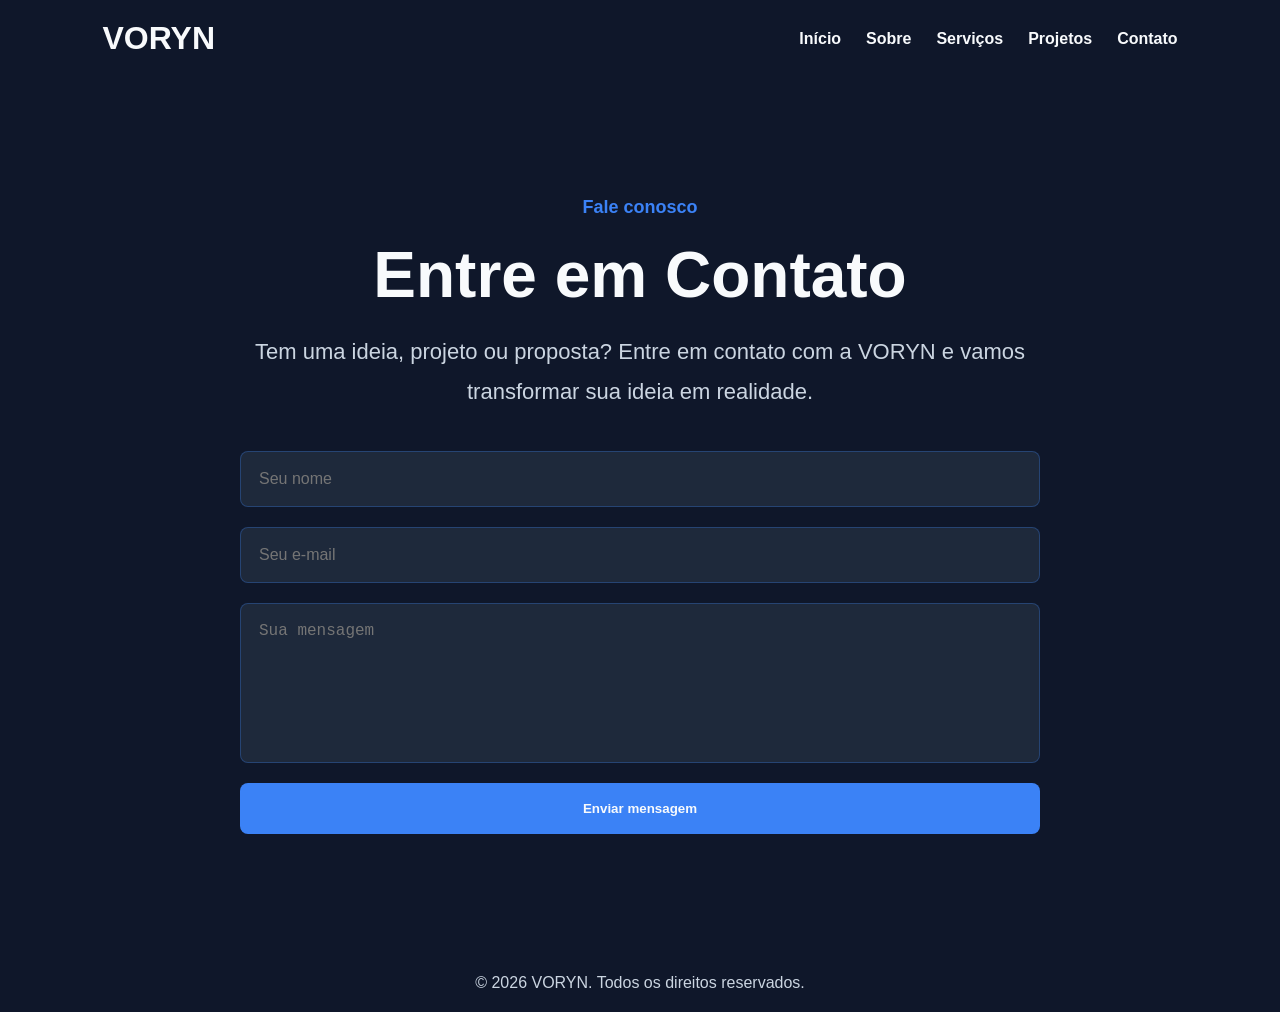
==== contato.html @ f3750445 "VORYN v1.0.0" ====
<!DOCTYPE html>
<html lang="pt-BR">
<head>
    <meta charset="UTF-8">
    <meta name="viewport" content="width=device-width, initial-scale=1.0">
    <title>Contato | VORYN</title>
    <link rel="stylesheet" href="style.css">
</head>
<body>

    <header>
        <nav>
            <h1>VORYN</h1>

            <ul>
                <li><a href="index.html">Início</a></li>
                <li><a href="sobre.html">Sobre</a></li>
                <li><a href="servicos.html">Serviços</a></li>
                <li><a href="projetos.html">Projetos</a></li>
                <li><a href="contato.html">Contato</a></li>
            </ul>
        </nav>
    </header>

    <main>

        <section id="contato">

            <div class="contato-content">

                <span class="tagline">Fale conosco</span>

                <h2>Entre em Contato</h2>

                <p class="contato-texto">
                    Tem uma ideia, projeto ou proposta? Entre em contato com a VORYN
                    e vamos transformar sua ideia em realidade.
                </p>

                <form class="contato-form">
                    <input type="text" placeholder="Seu nome" required>
                    <input type="email" placeholder="Seu e-mail" required>
                    <textarea placeholder="Sua mensagem" required></textarea>

                    <button type="submit">Enviar mensagem</button>
                </form>

            </div>

        </section>

    </main>

    <footer>
        <p>&copy; 2026 VORYN. Todos os direitos reservados.</p>
    </footer>

</body>
</html>
---- style.css ----
* {
    margin: 0;
    padding: 0;
    box-sizing: border-box;
}

body {
    background-color: #0F172A;
    color: #F8FAFC;
    font-family: Arial, Helvetica, sans-serif;
}

header {
    background-color: #0F172A;
    padding: 20px 8%;
}

nav {
    display: flex;
    justify-content: space-between;
    align-items: center;
}

nav h1 {
    font-size: 32px;
    color: #F8FAFC;
}

nav ul {
    list-style: none;
    display: flex;
    gap: 25px;
}

nav a {
    color: #F8FAFC;
    text-decoration: none;
    font-weight: bold;
    transition: 0.3s;
}

nav a:hover {
    color: #3B82F6;
}

#inicio {
    min-height: 90vh;
    display: flex;
    justify-content: center;
    align-items: center;
    text-align: center;
    padding: 0 10%;
}

.home-content {
    max-width: 900px;
}

.tagline {
    color: #3B82F6;
    font-size: 18px;
    font-weight: bold;
}

.home-content h2 {
    font-size: 72px;
    margin: 20px 0;
}

.home-content p {
    font-size: 24px;
    line-height: 1.6;
    color: #CBD5E1;
    margin-bottom: 40px;
}

.home-buttons {
    display: flex;
    justify-content: center;
    gap: 20px;
}

.btn,
.btn-secondary {
    padding: 15px 30px;
    border-radius: 8px;
    text-decoration: none;
    font-weight: bold;
    transition: 0.3s;
}

.btn {
    background-color: #3B82F6;
    color: #F8FAFC;
}

.btn:hover {
    background-color: #2563EB;
}

.btn-secondary {
    border: 2px solid #3B82F6;
    color: #3B82F6;
}

.btn-secondary:hover {
    background-color: #3B82F6;
    color: #F8FAFC;
}

footer {
    text-align: center;
    padding: 20px;
    color: #CBD5E1;
}

#sobre {
    min-height: 90vh;
    display: flex;
    justify-content: center;
    align-items: center;
    padding: 120px 10%;
}

.sobre-content {
    max-width: 1200px;
    text-align: center;
}

.sobre-content h2 {
    font-size: 64px;
    margin: 20px 0;
}

.sobre-content p {
    font-size: 22px;
    color: #CBD5E1;
    line-height: 1.8;
}

.sobre-grid {
    margin-top: 60px;
    display: flex;
    justify-content: center;
    gap: 30px;
    flex-wrap: wrap;
}

.card {
    background-color: #1E293B;
    padding: 30px;
    border-radius: 12px;
    width: 320px;
    transition: 0.3s;
    border: 1px solid rgba(59, 130, 246, 0.2);
}


.card:hover {
    transform: translateY(-10px);
    border-color: #3B82F6;
    box-shadow: 0 0 20px rgba(59,130,246,0.2);
}

.card h3 {
    color: #3B82F6;
    margin-bottom: 15px;
}

.card p {
    font-size: 18px;
}

#servicos {
    min-height: 90vh;
    padding: 120px 10%;
    display: flex;
    justify-content: center;
    align-items: center;
}

.servicos-content {
    max-width: 1300px;
    text-align: center;
}

.servicos-content h2 {
    font-size: 64px;
    margin: 20px 0;
}

.servicos-texto {
    font-size: 22px;
    color: #CBD5E1;
    margin-bottom: 60px;
    line-height: 1.8;
}

.servicos-grid {
    display: flex;
    flex-wrap: wrap;
    justify-content: center;
    gap: 30px;
}

#projetos {
    min-height: 90vh;
    padding: 120px 10%;
    display: flex;
    justify-content: center;
    align-items: center;
}

.projetos-content {
    max-width: 1300px;
    text-align: center;
}

.projetos-content h2 {
    font-size: 64px;
    margin: 20px 0;
}

.projetos-texto {
    font-size: 22px;
    color: #CBD5E1;
    margin-bottom: 60px;
    line-height: 1.8;
}

.projetos-grid {
    display: flex;
    flex-wrap: wrap;
    justify-content: center;
    gap: 30px;
}

#contato {
    min-height: 90vh;
    padding: 120px 10%;
    display: flex;
    justify-content: center;
    align-items: center;
}

.contato-content {
    max-width: 800px;
    text-align: center;
}

.contato-content h2 {
    font-size: 64px;
    margin: 20px 0;
}

.contato-texto {
    font-size: 22px;
    color: #CBD5E1;
    margin-bottom: 40px;
    line-height: 1.8;
}

.contato-form {
    display: flex;
    flex-direction: column;
    gap: 20px;
}

.contato-form input,
.contato-form textarea {
    padding: 18px;
    border-radius: 8px;
    border: 1px solid rgba(59, 130, 246, 0.3);
    background-color: #1E293B;
    color: #F8FAFC;
    font-size: 16px;
    outline: none;
}

.contato-form textarea {
    height: 160px;
    resize: none;
}

.contato-form button {
    padding: 18px;
    border: none;
    border-radius: 8px;
    background-color: #3B82F6;
    color: #F8FAFC;
    font-weight: bold;
    cursor: pointer;
    transition: 0.3s;
}

.contato-form button:hover {
    background-color: #2563EB;
}

@media (max-width: 480px) {

    header {
        padding: 25px 5%;
    }

    nav {
        flex-direction: column;
        gap: 15px;
    }

    nav h1 {
        font-size: 34px;
    }

    nav ul {
        flex-direction: row;
        flex-wrap: wrap;
        justify-content: center;
        gap: 12px 20px;
    }

    nav a {
        font-size: 16px;
    }

    #inicio,
    #sobre,
    #servicos,
    #projetos,
    #contato {
        padding: 80px 5%;
    }

    .home-content h2,
    .sobre-content h2,
    .servicos-content h2,
    .projetos-content h2,
    .contato-content h2 {
        font-size: 38px;
    }

    .home-content p,
    .sobre-content p,
    .servicos-texto,
    .projetos-texto,
    .contato-texto {
        font-size: 18px;
    }

    .home-buttons {
        flex-direction: column;
        align-items: center;
    }

    .btn,
    .btn-secondary {
        width: 100%;
        max-width: 300px;
        text-align: center;
    }

    .card {
        width: 100%;
        max-width: 350px;
    }

    .contato-form {
        width: 100%;
    }

    .tagline {
    font-size: 14px;
    }

    .home-content h2 {
    font-size: 32px;
    }
}
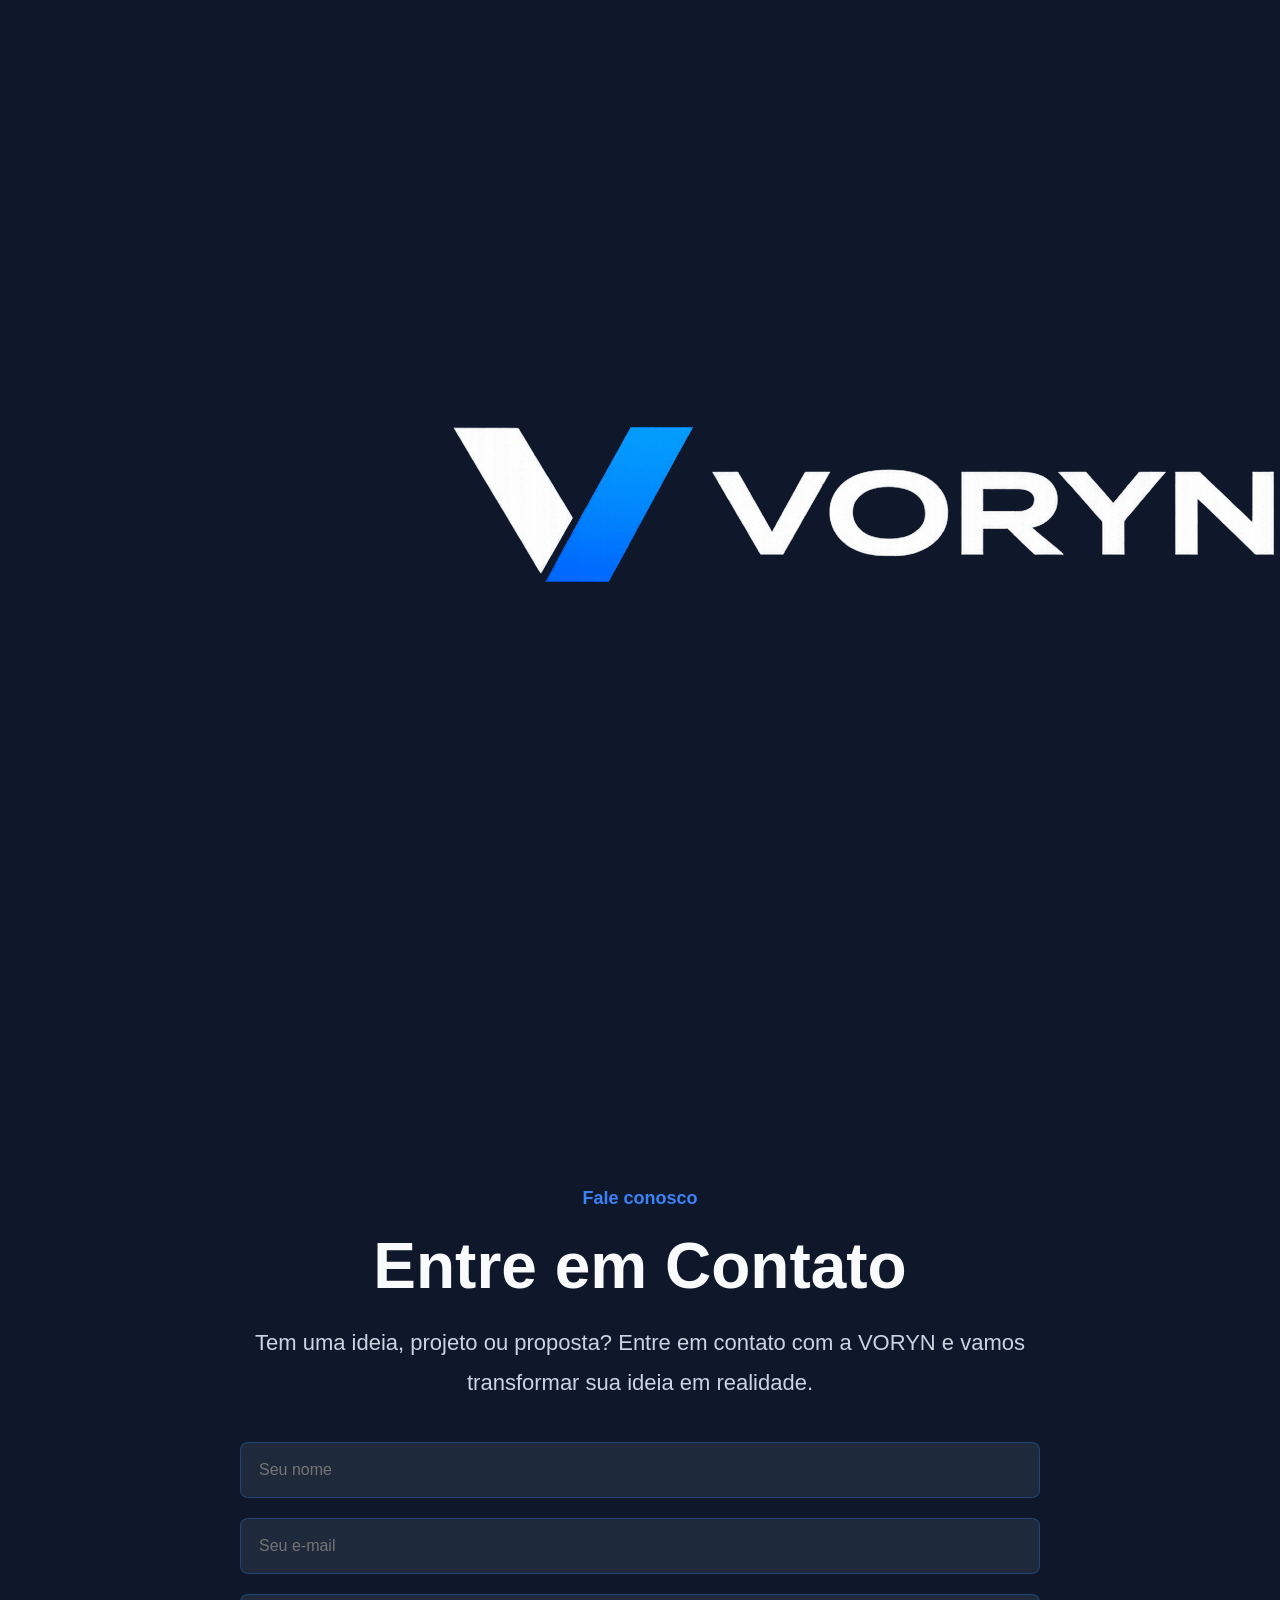
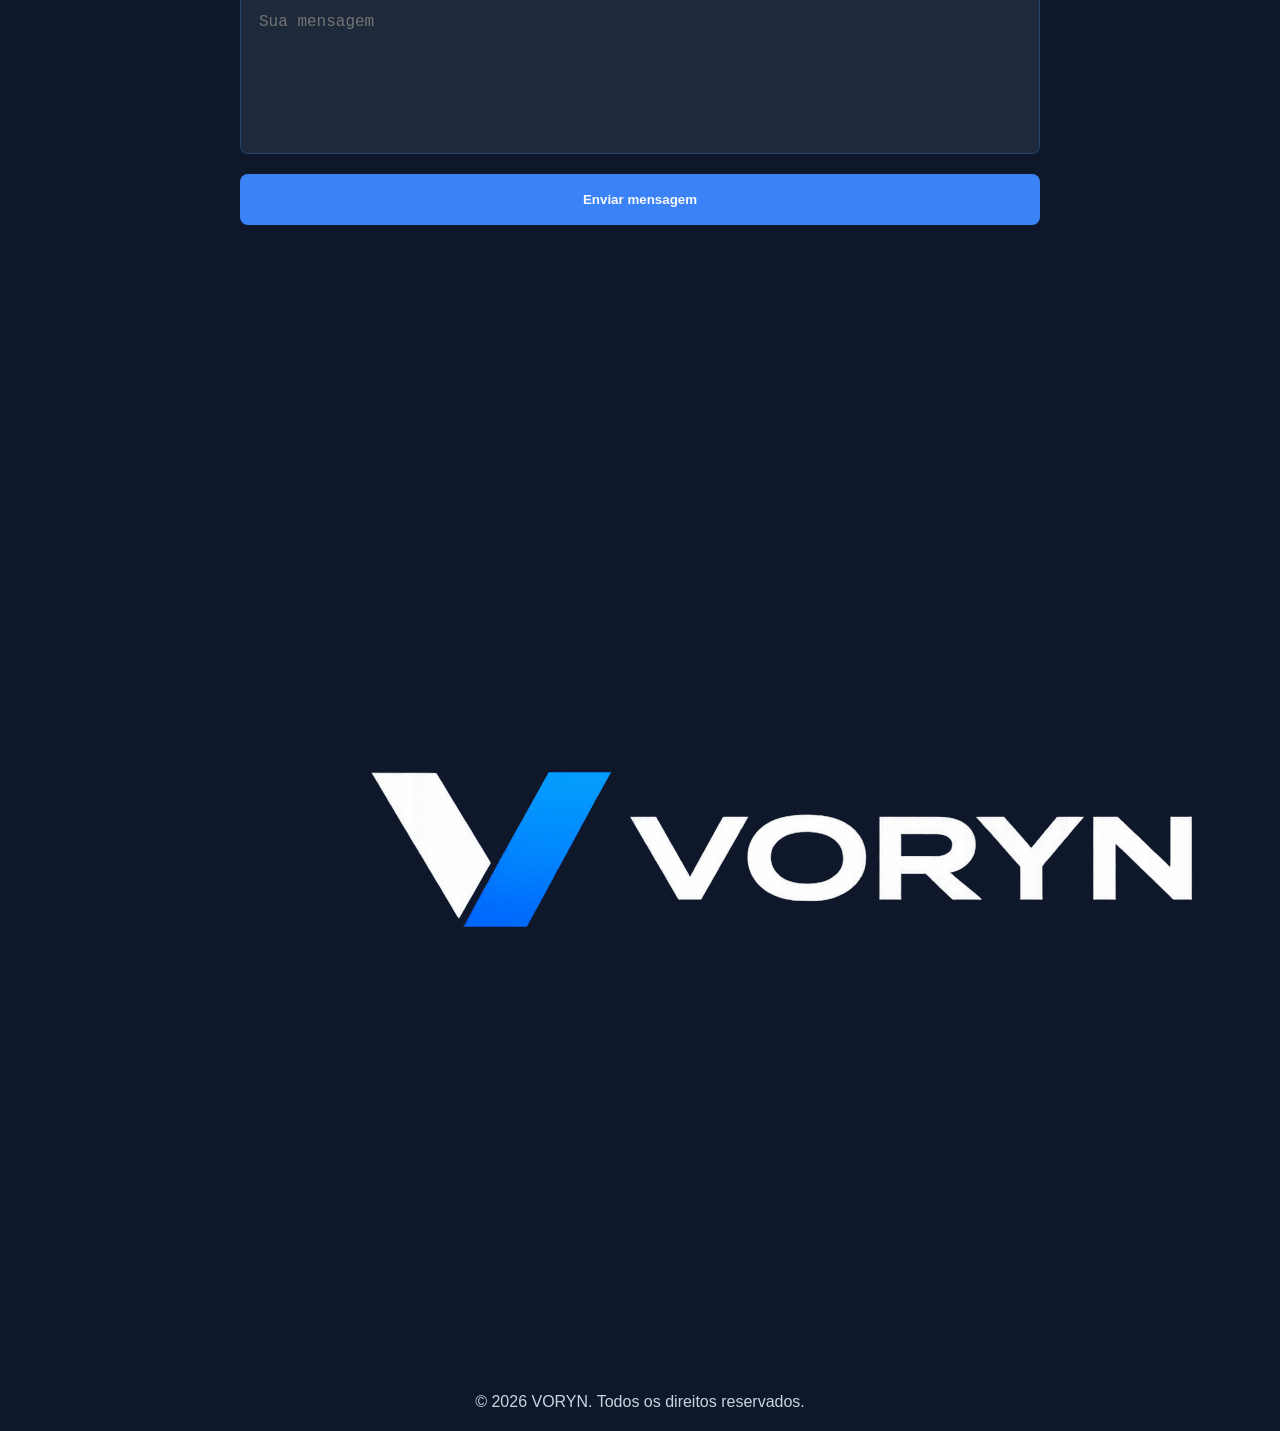
==== commit e7b41e16: "v1.2.0 — Estrutura e identidade institucional" ====
--- a/contato.html
+++ b/contato.html
@@ -4,21 +4,60 @@
     <meta charset="UTF-8">
     <meta name="viewport" content="width=device-width, initial-scale=1.0">
     <title>Contato | VORYN</title>
-    <link rel="stylesheet" href="style.css">
+    <link rel="preconnect" href="https://fonts.googleapis.com">
+    <link rel="preconnect" href="https://fonts.gstatic.com" crossorigin>
+
+    <link href="https://fonts.googleapis.com/css2?family=Inter:wght@400;500;600&family=Poppins:wght@600;700;800&display=swap" rel="stylesheet">
+    <link rel="stylesheet" href="style.css" id="tema-site">
+    <link rel="shortcut icon" href="imagens/logo/favicon/favicon.ico" type="image/x-icon">
 </head>
 <body>
 
     <header>
-        <nav>
-            <h1>VORYN</h1>
+        <nav class="navbar">
 
-            <ul>
+            <a
+                class="logo"
+                href="index.html"
+                aria-label="Página inicial da VORYN">
+
+                <img
+                    id="logo-voryn"
+                    src="imagens/logo/identidade-visual/modo-escuro/horizontal/versao-horizontal.png"
+                    alt="Logo da VORYN">
+            </a>
+
+            <ul id="menu-navegacao" class="menu-navegacao">
                 <li><a href="index.html">Início</a></li>
                 <li><a href="sobre.html">Sobre</a></li>
                 <li><a href="servicos.html">Serviços</a></li>
                 <li><a href="projetos.html">Projetos</a></li>
-                <li><a href="contato.html">Contato</a></li>
+                <li><a href="contato.html" class="ativo">Contato</a></li>
             </ul>
+
+            <div class="acoes-header">
+
+                <button
+                    id="botao-tema"
+                    class="botao-header"
+                    type="button"
+                    aria-label="Ativar modo claro"
+                    title="Ativar modo claro">
+                    ☀️
+                </button>
+
+                <button
+                    id="botao-menu"
+                    class="botao-header botao-menu"
+                    type="button"
+                    aria-label="Abrir menu"
+                    aria-expanded="false"
+                    aria-controls="menu-navegacao">
+                    ☰
+                </button>
+
+            </div>
+
         </nav>
     </header>
 
@@ -52,8 +91,17 @@
     </main>
 
     <footer>
-        <p>&copy; 2026 VORYN. Todos os direitos reservados.</p>
+
+    <img
+        id="logo-footer"
+        class="logo-footer"
+        src="imagens/logo/identidade-visual/modo-escuro/horizontal/versao-horizontal.png"
+        alt="VORYN">
+
+    <p>&copy; 2026 VORYN. Todos os direitos reservados.</p>
+
     </footer>
 
+    <script src="script.js"></script>
 </body>
 </html>
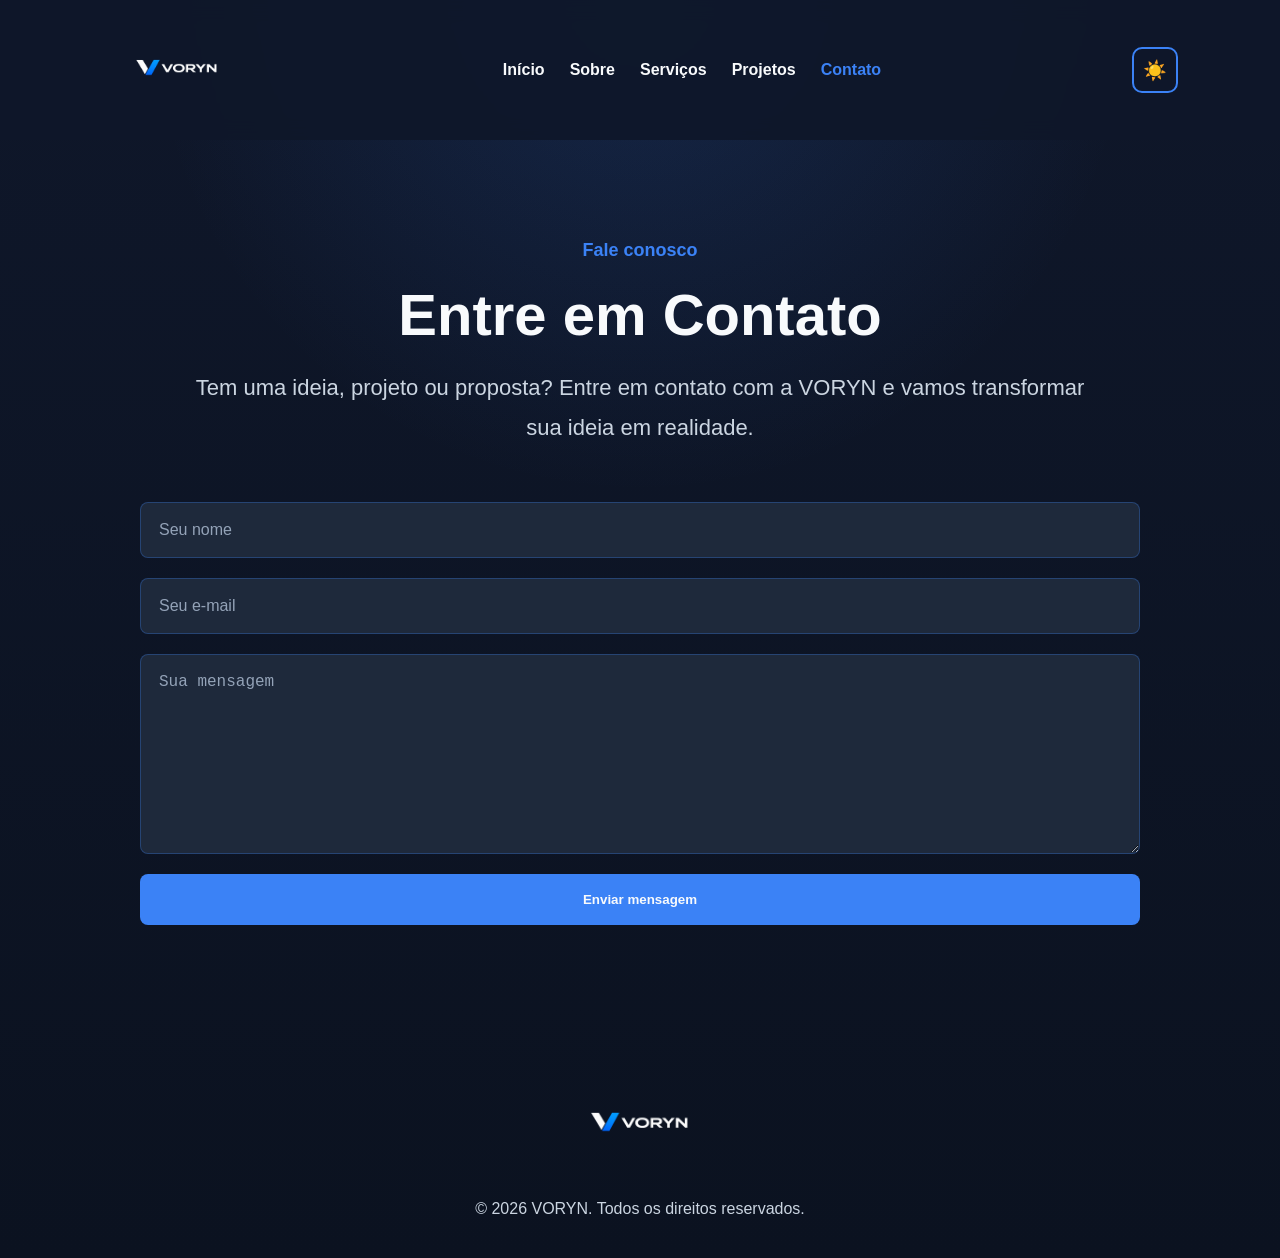
==== commit 3d86afac: "v1.2.1 — Revisão institucional e configuração de domínio" ====
--- a/contato.html
+++ b/contato.html
@@ -1,16 +1,39 @@
 <!DOCTYPE html>
 <html lang="pt-BR">
+
 <head>
     <meta charset="UTF-8">
-    <meta name="viewport" content="width=device-width, initial-scale=1.0">
+
+    <meta
+        name="viewport"
+        content="width=device-width, initial-scale=1.0">
+
     <title>Contato | VORYN</title>
-    <link rel="preconnect" href="https://fonts.googleapis.com">
-    <link rel="preconnect" href="https://fonts.gstatic.com" crossorigin>
 
-    <link href="https://fonts.googleapis.com/css2?family=Inter:wght@400;500;600&family=Poppins:wght@600;700;800&display=swap" rel="stylesheet">
-    <link rel="stylesheet" href="style.css" id="tema-site">
-    <link rel="shortcut icon" href="imagens/logo/favicon/favicon.ico" type="image/x-icon">
+    <link
+        rel="preconnect"
+        href="https://fonts.googleapis.com">
+
+    <link
+        rel="preconnect"
+        href="https://fonts.gstatic.com"
+        crossorigin>
+
+    <link
+        href="https://fonts.googleapis.com/css2?family=Inter:wght@400;500;600&family=Poppins:wght@600;700;800&display=swap"
+        rel="stylesheet">
+
+    <link
+        rel="stylesheet"
+        href="css/style.css"
+        id="tema-site">
+
+    <link
+        rel="shortcut icon"
+        href="imagens/logo/favicon/favicon.ico"
+        type="image/x-icon">
 </head>
+
 <body>
 
     <header>
@@ -27,12 +50,30 @@
                     alt="Logo da VORYN">
             </a>
 
-            <ul id="menu-navegacao" class="menu-navegacao">
-                <li><a href="index.html">Início</a></li>
-                <li><a href="sobre.html">Sobre</a></li>
-                <li><a href="servicos.html">Serviços</a></li>
-                <li><a href="projetos.html">Projetos</a></li>
-                <li><a href="contato.html" class="ativo">Contato</a></li>
+            <ul
+                id="menu-navegacao"
+                class="menu-navegacao">
+
+                <li>
+                    <a href="index.html">Início</a>
+                </li>
+
+                <li>
+                    <a href="sobre.html">Sobre</a>
+                </li>
+
+                <li>
+                    <a href="servicos.html">Serviços</a>
+                </li>
+
+                <li>
+                    <a href="projetos.html">Projetos</a>
+                </li>
+
+                <li>
+                    <a href="contato.html" class="ativo">Contato</a>
+                </li>
+
             </ul>
 
             <div class="acoes-header">
@@ -67,7 +108,9 @@
 
             <div class="contato-content">
 
-                <span class="tagline">Fale conosco</span>
+                <span class="tagline">
+                    Fale conosco
+                </span>
 
                 <h2>Entre em Contato</h2>
 
@@ -77,11 +120,25 @@
                 </p>
 
                 <form class="contato-form">
-                    <input type="text" placeholder="Seu nome" required>
-                    <input type="email" placeholder="Seu e-mail" required>
-                    <textarea placeholder="Sua mensagem" required></textarea>
 
-                    <button type="submit">Enviar mensagem</button>
+                    <input
+                        type="text"
+                        placeholder="Seu nome"
+                        required>
+
+                    <input
+                        type="email"
+                        placeholder="Seu e-mail"
+                        required>
+
+                    <textarea
+                        placeholder="Sua mensagem"
+                        required></textarea>
+
+                    <button type="submit">
+                        Enviar mensagem
+                    </button>
+
                 </form>
 
             </div>
@@ -92,16 +149,20 @@
 
     <footer>
 
-    <img
-        id="logo-footer"
-        class="logo-footer"
-        src="imagens/logo/identidade-visual/modo-escuro/horizontal/versao-horizontal.png"
-        alt="VORYN">
+        <img
+            id="logo-footer"
+            class="logo-footer"
+            src="imagens/logo/identidade-visual/modo-escuro/horizontal/versao-horizontal.png"
+            alt="VORYN">
 
-    <p>&copy; 2026 VORYN. Todos os direitos reservados.</p>
+        <p>
+            &copy; 2026 VORYN. Todos os direitos reservados.
+        </p>
 
     </footer>
 
-    <script src="script.js"></script>
+    <script src="js/script.js"></script>
+
 </body>
+
 </html>
--- a/css/style.css
+++ b/css/style.css
@@ -0,0 +1,1385 @@
+* {
+    margin: 0;
+    padding: 0;
+    box-sizing: border-box;
+}
+
+html {
+    min-height: 100%;
+}
+
+body {
+    min-height: 100%;
+    margin: 0;
+
+    background:
+        radial-gradient(
+            circle at top center,
+            rgba(59, 130, 246, 0.15),
+            transparent 35%
+        ),
+        linear-gradient(
+            180deg,
+            #0F172A 0%,
+            #0B1220 100%
+        );
+
+    color: #F8FAFC;
+    font-family: 'Inter', Arial, sans-serif;
+}
+
+main {
+    width: 100%;
+}
+
+/* =========================
+   HEADER
+========================= */
+
+header {
+    width: 100%;
+
+    padding: 20px 8%;
+
+    background: rgba(15, 23, 42, 0.92);
+
+    backdrop-filter: blur(10px);
+    -webkit-backdrop-filter: blur(10px);
+
+    position: sticky;
+    top: 0;
+    z-index: 1000;
+}
+
+.navbar {
+    width: 100%;
+    max-width: 1500px;
+
+    margin: 0 auto;
+
+    display: flex;
+    justify-content: space-between;
+    align-items: center;
+
+    position: relative;
+}
+
+/* =========================
+   LOGO DO HEADER
+========================= */
+
+.logo {
+    display: flex;
+    align-items: center;
+
+    text-decoration: none;
+}
+
+.logo img {
+    width: auto;
+    height: 100px;
+
+    display: block;
+    transition: transform 0.3s ease, filter 0.3s ease;
+}
+
+.logo:hover img {
+    transform: scale(1.03);
+    filter: drop-shadow(0 0 6px rgba(59, 130, 246, 0.35));
+}
+
+/* =========================
+   MENU DE NAVEGAÇÃO
+========================= */
+
+.menu-navegacao {
+    list-style: none;
+
+    display: flex;
+    align-items: center;
+    gap: 25px;
+}
+
+.menu-navegacao a {
+    color: #F8FAFC;
+
+    text-decoration: none;
+
+    font-family: 'Poppins', Arial, sans-serif;
+    font-weight: 600;
+
+    transition: color 0.3s;
+}
+
+.menu-navegacao a:hover {
+    color: #3B82F6;
+}
+
+/* =========================
+   AÇÕES DO HEADER
+========================= */
+
+.acoes-header {
+    display: flex;
+    align-items: center;
+    gap: 10px;
+}
+
+.botao-header {
+    width: 46px;
+    height: 46px;
+
+    display: flex;
+    justify-content: center;
+    align-items: center;
+
+    padding: 0;
+
+    background: transparent;
+    color: #F8FAFC;
+
+    border: 2px solid #3B82F6;
+    border-radius: 10px;
+
+    font-size: 19px;
+    line-height: 1;
+
+    cursor: pointer;
+
+    transition:
+        background-color 0.3s,
+        color 0.3s,
+        transform 0.3s;
+}
+
+.botao-header:hover {
+    background-color: #3B82F6;
+    color: #F8FAFC;
+
+    transform: translateY(-2px);
+}
+
+.botao-menu {
+    display: none;
+}
+
+/* =========================
+   PÁGINA INICIAL
+========================= */
+
+#inicio {
+    width: 100%;
+    min-height: calc(100vh - 140px);
+
+    padding: 50px 5% 60px;
+
+    display: flex;
+    justify-content: center;
+    align-items: center;
+
+    text-align: center;
+}
+
+.home-content {
+    width: 100%;
+    max-width: 900px;
+
+    margin: 0 auto;
+}
+
+.tagline {
+    display: block;
+
+    color: #3B82F6;
+
+    font-size: 18px;
+    font-weight: 600;
+}
+
+.home-content h1 {
+    margin: 20px 0;
+
+    color: #F8FAFC;
+
+    font-family: 'Poppins', Arial, sans-serif;
+    font-size: 72px;
+    font-weight: 800;
+    line-height: 1.15;
+}
+
+.home-content p {
+    margin-bottom: 40px;
+
+    color: #CBD5E1;
+
+    font-size: 24px;
+    line-height: 1.6;
+}
+
+.home-buttons {
+    display: flex;
+    justify-content: center;
+    gap: 20px;
+}
+
+/* =========================
+   BOTÕES
+========================= */
+
+.btn,
+.btn-secondary {
+    padding: 15px 30px;
+
+    border-radius: 8px;
+
+    text-decoration: none;
+
+    font-family: 'Poppins', Arial, sans-serif;
+    font-weight: 600;
+
+    transition:
+        background-color 0.3s,
+        color 0.3s,
+        transform 0.3s;
+}
+
+.btn {
+    background-color: #3B82F6;
+    color: #F8FAFC;
+}
+
+.btn:hover {
+    background-color: #2563EB;
+
+    transform: translateY(-2px);
+}
+
+.btn-secondary {
+    color: #3B82F6;
+
+    border: 2px solid #3B82F6;
+}
+
+.btn-secondary:hover {
+    background-color: #3B82F6;
+    color: #F8FAFC;
+
+    transform: translateY(-2px);
+}
+
+/* =========================
+   PÁGINA SOBRE
+========================= */
+
+#sobre {
+    width: 100%;
+
+    padding: 70px 10%;
+
+    display: flex;
+    justify-content: center;
+    align-items: center;
+}
+
+.sobre-content {
+    width: 100%;
+    max-width: 1200px;
+
+    margin: 0 auto;
+
+    text-align: center;
+}
+
+.sobre-content h2 {
+    margin: 20px 0;
+
+    font-size: 64px;
+}
+
+.sobre-content p {
+    color: #CBD5E1;
+
+    font-size: 22px;
+    line-height: 1.8;
+}
+
+.logo-sobre {
+    width: 300px;
+    max-width: 100%;
+    height: auto;
+
+    margin: 20px auto 30px;
+
+    display: block;
+}
+
+/* =========================
+   SIGNIFICADO DA MARCA
+========================= */
+
+.significado-marca {
+    margin-top: 60px;
+
+    text-align: center;
+}
+
+.significado-marca h3 {
+    margin-bottom: 20px;
+
+    color: #60A5FA;
+}
+
+.voryn-significado {
+    margin: 35px 0;
+
+    display: flex;
+    justify-content: center;
+    flex-wrap: wrap;
+    gap: 20px;
+}
+
+.significado-item {
+    min-width: 120px;
+
+    padding: 20px 25px;
+
+    background:
+        linear-gradient(
+            145deg,
+            #1E293B,
+            #243247
+        );
+
+    border: 1px solid rgba(59, 130, 246, 0.3);
+    border-radius: 14px;
+
+    transition: 0.3s;
+}
+
+.significado-item:hover {
+    transform: translateY(-8px);
+
+    border-color: #3B82F6;
+
+    box-shadow: 0 0 20px rgba(59, 130, 246, 0.2);
+}
+
+.significado-item strong {
+    margin-bottom: 8px;
+
+    display: block;
+
+    color: #3B82F6;
+
+    font-size: 32px;
+}
+
+.significado-item span {
+    color: #F8FAFC;
+
+    font-weight: 600;
+}
+
+/* =========================
+   CARDS
+========================= */
+
+.sobre-grid,
+.servicos-grid {
+    margin-top: 45px;
+
+    display: flex;
+    justify-content: center;
+    flex-wrap: wrap;
+    gap: 30px;
+}
+
+.projetos-grid {
+    margin-top: 45px;
+
+    display: grid;
+    grid-template-columns: repeat(3, minmax(0, 1fr));
+
+    gap: 30px;
+
+    justify-items: center;
+}
+
+.card {
+    width: 320px;
+
+    padding: 35px;
+
+    background:
+        linear-gradient(
+            145deg,
+            #1E293B,
+            #243247
+        );
+
+    border: 1px solid rgba(59, 130, 246, 0.2);
+    border-radius: 12px;
+
+    transition: 0.3s;
+}
+
+.card:hover {
+    transform: translateY(-10px);
+
+    border-color: #3B82F6;
+
+    box-shadow: 0 0 20px rgba(59, 130, 246, 0.2);
+}
+
+.card-icon {
+    width: 55px;
+    height: 55px;
+
+    margin: 0 auto 18px;
+
+    display: flex;
+    justify-content: center;
+    align-items: center;
+
+    background: rgba(59, 130, 246, 0.12);
+
+    border: 1px solid rgba(59, 130, 246, 0.3);
+    border-radius: 50%;
+
+    font-size: 26px;
+}
+
+.card h3 {
+    margin: 15px 0;
+
+    color: #3B82F6;
+}
+
+.card p {
+    font-size: 18px;
+}
+
+/* =========================
+   FILOSOFIA
+========================= */
+
+.filosofia-marca {
+    margin-top: 20px;
+
+    text-align: center;
+}
+
+.filosofia-marca h3 {
+    margin-bottom: 25px;
+
+    color: #3B82F6;
+
+    font-size: 32px;
+}
+
+.slogan-en {
+    max-width: 850px;
+
+    margin: 0 auto 35px;
+    padding-left: 25px;
+
+    color: #F8FAFC;
+
+    font-size: 30px;
+    font-weight: 700;
+    font-style: italic;
+    line-height: 1.6;
+
+    text-align: left;
+
+    border-left: 5px solid #3B82F6;
+}
+
+.slogan-pt {
+    margin-bottom: 40px;
+
+    color: #CBD5E1;
+
+    font-size: 20px;
+    line-height: 1.8;
+}
+
+.assinatura-marca {
+    color: #3B82F6;
+
+    font-family: 'Poppins', Arial, sans-serif;
+    font-size: 28px;
+    font-weight: 700;
+
+    letter-spacing: 2px;
+}
+
+/* =========================
+   SERVIÇOS, PROJETOS E CONTATO
+========================= */
+
+#servicos,
+#projetos,
+#contato {
+    width: 100%;
+
+    padding: 100px 10%;
+
+    display: flex;
+    justify-content: center;
+    align-items: center;
+}
+
+.servicos-content,
+.projetos-content,
+.contato-content {
+    width: 100%;
+    max-width: 1300px;
+
+    margin: 0 auto;
+
+    text-align: center;
+}
+
+.servicos-content h2,
+.projetos-content h2,
+.contato-content h2 {
+    margin: 20px 0;
+
+    font-size: 58px;
+}
+
+.servicos-texto,
+.projetos-texto {
+    max-width: 950px;
+
+    margin: 0 auto 70px;
+
+    color: #CBD5E1;
+
+    font-size: 22px;
+    line-height: 1.8;
+}
+
+.contato-texto {
+    max-width: 900px;
+
+    margin: 0 auto 55px;
+
+    color: #CBD5E1;
+
+    font-size: 22px;
+    line-height: 1.8;
+}
+
+/* =========================
+   FORMULÁRIO
+========================= */
+
+.contato-form {
+    width: 100%;
+    max-width: 1000px;
+
+    margin: 0 auto;
+
+    display: flex;
+    flex-direction: column;
+    gap: 20px;
+}
+
+.contato-form input,
+.contato-form textarea {
+    padding: 18px;
+
+    background-color: #1E293B;
+    color: #F8FAFC;
+
+    border: 1px solid rgba(59, 130, 246, 0.3);
+    border-radius: 8px;
+
+    font-size: 16px;
+
+    outline: none;
+
+    transition:
+        border-color 0.25s,
+        box-shadow 0.25s,
+        background-color 0.25s;
+}
+
+.contato-form input:hover,
+.contato-form textarea:hover {
+    border-color: rgba(59, 130, 246, 0.65);
+}
+
+.contato-form input::placeholder,
+.contato-form textarea::placeholder {
+    color: #94A3B8;
+    opacity: 1;
+}
+
+.contato-form input:focus,
+.contato-form textarea:focus {
+    border-color: #3B82F6;
+
+    box-shadow: 0 0 0 4px rgba(59, 130, 246, 0.16);
+}
+
+.contato-form textarea {
+    min-height: 200px;
+    height: 200px;
+
+    resize: vertical;
+}
+
+.contato-form button {
+    padding: 18px;
+
+    background-color: #3B82F6;
+    color: #F8FAFC;
+
+    border: none;
+    border-radius: 8px;
+
+    font-family: 'Poppins', Arial, sans-serif;
+    font-weight: 600;
+
+    cursor: pointer;
+
+    transition:
+        background-color 0.25s,
+        transform 0.25s,
+        box-shadow 0.25s;
+}
+
+.contato-form button:hover {
+    background-color: #2563EB;
+    transform: translateY(-3px);
+    box-shadow: 0 12px 30px rgba(59, 130, 246, 0.35);
+}
+
+.contato-form button:active {
+    transform: translateY(0);
+}
+
+/* =========================
+   FOOTER
+========================= */
+
+footer {
+    width: 100%;
+
+    padding: 40px 20px;
+
+    color: #CBD5E1;
+
+    text-align: center;
+}
+
+.logo-footer {
+    width: 180px;
+    max-width: 100%;
+    height: auto;
+
+    margin: 0 auto 15px;
+
+    display: block;
+}
+
+/* =========================
+   PÁGINA PROJETOS
+========================= */
+
+.projetos-content h1 {
+    margin: 20px 0;
+
+    color: #F8FAFC;
+
+    font-family: 'Poppins', Arial, sans-serif;
+    font-size: 64px;
+    font-weight: 700;
+    line-height: 1.2;
+}
+
+.projetos-texto {
+    max-width: 950px;
+
+    margin: 0 auto 60px;
+}
+
+.projeto-card {
+    width: 100%;
+    min-height: 280px;
+
+    padding: 30px;
+
+    display: flex;
+    align-items: stretch;
+
+    color: inherit;
+    text-decoration: none;
+
+    cursor: pointer;
+
+    position: relative;
+    overflow: hidden;
+
+    transition:
+        transform 0.3s,
+        border-color 0.3s,
+        box-shadow 0.3s;
+}
+
+.projeto-card::before {
+    content: "";
+
+    width: 100%;
+    height: 4px;
+
+    background: #3B82F6;
+
+    position: absolute;
+    top: 0;
+    left: 0;
+
+    transform: scaleX(0);
+    transform-origin: left;
+
+    transition: transform 0.3s;
+}
+
+.projeto-card:hover {
+    transform: translateY(-10px);
+
+    border-color: #3B82F6;
+
+    box-shadow:
+        0 16px 36px rgba(0, 0, 0, 0.25),
+        0 0 24px rgba(59, 130, 246, 0.18);
+}
+
+.projeto-card:hover::before {
+    transform: scaleX(1);
+}
+
+.projeto-card:focus-visible {
+    outline: 3px solid rgba(96, 165, 250, 0.8);
+    outline-offset: 4px;
+}
+
+.projeto-conteudo {
+    width: 100%;
+
+    display: flex;
+    flex-direction: column;
+    align-items: center;
+    justify-content: center;
+
+    text-align: center;
+}
+
+.projeto-card h2 {
+    margin-bottom: 16px;
+
+    color: #3B82F6;
+
+    font-family: 'Poppins', Arial, sans-serif;
+    font-size: 24px;
+    line-height: 1.3;
+}
+
+.projeto-card p {
+    margin-bottom: 24px;
+
+    color: #F8FAFC;
+
+    font-size: 18px;
+    line-height: 1.5;
+}
+
+.projeto-link {
+    margin-top: auto;
+
+    display: inline-flex;
+    align-items: center;
+    gap: 8px;
+
+    color: #60A5FA;
+
+    font-family: 'Poppins', Arial, sans-serif;
+    font-size: 15px;
+    font-weight: 600;
+
+    transition:
+        color 0.3s,
+        gap 0.3s;
+}
+
+.projeto-card:hover .projeto-link {
+    gap: 12px;
+    color: #93C5FD;
+}
+
+.projeto-card-futuro {
+    cursor: default;
+
+    grid-column: 2 / 3;
+    justify-self: center;
+
+    width: 100%;
+    max-width: 480px;
+}
+
+.projeto-card-futuro:hover {
+    transform: none;
+
+    border-color: rgba(59, 130, 246, 0.2);
+
+    box-shadow: none;
+}
+
+.projeto-card-futuro::before {
+    display: none;
+}
+
+.projeto-status {
+    margin-top: auto;
+
+    padding: 8px 14px;
+
+    color: #CBD5E1;
+    background: rgba(148, 163, 184, 0.12);
+
+    border: 1px solid rgba(148, 163, 184, 0.25);
+    border-radius: 999px;
+
+    font-size: 14px;
+    font-weight: 600;
+}
+
+.menu-navegacao a.ativo {
+    color: #3B82F6;
+    font-weight: 700;
+}
+
+.menu-navegacao a.ativo::after {
+    width: 100%;
+}
+
+.menu-navegacao a.ativo:hover {
+    color: #3B82F6;
+}
+
+
+/* =========================
+   ACESSIBILIDADE E INTERAÇÃO
+========================= */
+
+.menu-navegacao a:focus-visible,
+.botao-header:focus-visible,
+.btn:focus-visible,
+.btn-secondary:focus-visible,
+.contato-form button:focus-visible {
+    outline: 3px solid rgba(96, 165, 250, 0.8);
+    outline-offset: 4px;
+}
+
+@media (prefers-reduced-motion: reduce) {
+    *,
+    *::before,
+    *::after {
+        scroll-behavior: auto !important;
+        transition-duration: 0.01ms !important;
+        animation-duration: 0.01ms !important;
+        animation-iteration-count: 1 !important;
+    }
+}
+
+/* =========================
+   RESPONSIVIDADE — TABLET
+========================= */
+
+@media (max-width: 768px) {
+
+    header {
+        padding: 16px 5%;
+        position: relative;
+    }
+
+    .navbar {
+        flex-direction: row;
+    }
+
+    .logo img {
+        height: 60px;
+    }
+
+    .acoes-header {
+        margin-left: auto;
+        gap: 8px;
+    }
+
+    .botao-header {
+        width: 40px;
+        height: 40px;
+        padding: 0;
+        border-width: 1px;
+        border-radius: 9px;
+        font-size: 17px;
+    }
+
+    .botao-header:focus,
+    .botao-header:active {
+        background: transparent;
+        color: #3B82F6;
+    }
+
+    .botao-menu {
+        display: flex;
+    }
+
+    .menu-navegacao {
+        width: 100%;
+        padding: 15px;
+        display: none;
+        flex-direction: column;
+        align-items: center;
+        gap: 5px;
+        background: #111C31;
+        border: 1px solid rgba(59, 130, 246, 0.25);
+        border-radius: 12px;
+        position: absolute;
+        top: calc(100% + 12px);
+        left: 0;
+        box-shadow: 0 15px 30px rgba(0, 0, 0, 0.25);
+    }
+
+    .menu-navegacao.ativo {
+        display: flex;
+    }
+
+    .menu-navegacao li {
+        width: 100%;
+        text-align: center;
+    }
+
+    .menu-navegacao a {
+        width: 100%;
+        padding: 11px;
+        display: block;
+    }
+
+    #inicio {
+        min-height: auto;
+        padding: 65px 5%;
+    }
+
+    .home-content h1 {
+        font-size: 38px;
+        line-height: 1.2;
+    }
+
+    .home-content p,
+    .sobre-content p,
+    .servicos-texto,
+    .projetos-texto,
+    .contato-texto {
+        font-size: 18px;
+        line-height: 1.7;
+    }
+
+    .home-buttons {
+        flex-direction: column;
+        align-items: center;
+    }
+
+    .btn,
+    .btn-secondary {
+        width: 100%;
+        max-width: 340px;
+        text-align: center;
+    }
+
+    #sobre {
+        padding: 70px 5%;
+    }
+
+    #servicos {
+        padding: 60px 5% 40px;
+    }
+
+    #projetos {
+        padding: 60px 5% 40px;
+    }
+
+    #contato {
+        padding: 60px 5% 36px;
+    }
+
+    .sobre-content h2,
+    .servicos-content h2,
+    .contato-content h2 {
+        font-size: 38px;
+        line-height: 1.2;
+    }
+
+    .card {
+        width: 70%;
+        max-width: 520px;
+        padding: 30px 22px;
+    }
+
+    .servicos-grid {
+        gap: 32px;
+        margin-top: 30px;
+    }
+
+    .servicos-texto {
+        max-width: 650px;
+        margin: 0 auto 24px;
+    }
+
+    .logo-sobre {
+        width: 230px;
+        margin: 15px auto 25px;
+    }
+
+    .slogan-en {
+        padding-left: 18px;
+        font-size: 22px;
+    }
+
+    .slogan-pt {
+        font-size: 18px;
+    }
+
+    .assinatura-marca {
+        font-size: 20px;
+        letter-spacing: 1px;
+    }
+
+    .projetos-content h1 {
+        font-size: 38px;
+        line-height: 1.2;
+    }
+
+    .projetos-texto {
+        max-width: 650px;
+        margin: 0 auto 32px;
+        font-size: 18px;
+        line-height: 1.7;
+    }
+
+    .projetos-grid {
+        grid-template-columns: 1fr;
+        gap: 28px;
+        margin-top: 28px;
+    }
+
+    .projeto-card {
+        width: 100%;
+        max-width: 520px;
+        min-height: 230px;
+        margin: 0 auto;
+        padding: 30px 24px;
+    }
+
+    .projeto-card h2 {
+        font-size: 22px;
+        line-height: 1.3;
+    }
+
+    .projeto-card p {
+        font-size: 17px;
+        line-height: 1.5;
+    }
+
+    .projetos-grid .projeto-card-futuro {
+        grid-column: auto;
+        justify-self: center;
+
+        width: 100%;
+        max-width: 520px;
+    }
+
+    .contato-content {
+        width: 100%;
+        max-width: 720px;
+        margin: 0 auto;
+    }
+
+    .contato-content h2 {
+        margin-bottom: 18px;
+        font-size: 38px;
+        line-height: 1.2;
+    }
+
+    .contato-texto {
+        max-width: 650px;
+        margin: 0 auto 36px;
+        font-size: 18px;
+        line-height: 1.7;
+    }
+
+    .contato-form {
+        width: 100%;
+        gap: 18px;
+    }
+
+    .contato-form input,
+    .contato-form textarea {
+        width: 100%;
+        padding: 16px;
+        font-size: 16px;
+    }
+
+    .contato-form textarea {
+        min-height: 180px;
+        height: 180px;
+    }
+
+    .contato-form button {
+        width: 100%;
+        padding: 17px;
+        font-size: 15px;
+    }
+
+    footer {
+        padding: 28px 20px 32px;
+    }
+
+    .logo-footer {
+        width: 150px;
+    }
+}
+
+/* =========================
+   RESPONSIVIDADE — CELULAR
+========================= */
+
+@media (max-width: 480px) {
+
+    header {
+        padding: 14px 5%;
+    }
+
+    .logo img {
+        height: 62px;
+    }
+
+    .acoes-header {
+        gap: 7px;
+    }
+
+    .botao-header {
+        width: 40px;
+        height: 40px;
+        border-radius: 9px;
+        font-size: 17px;
+    }
+
+    .menu-navegacao {
+        padding: 12px;
+        gap: 4px;
+        top: calc(100% + 10px);
+    }
+
+    .menu-navegacao a {
+        padding: 10px;
+        font-size: 15px;
+    }
+
+    .tagline {
+        margin-bottom: 16px;
+        font-size: 14px;
+    }
+
+    .home-content h1 {
+        margin-top: 0;
+        font-size: 32px;
+        line-height: 1.2;
+    }
+
+    #inicio {
+        padding: 35px 5% 55px;
+    }
+
+    #sobre {
+        padding: 60px 5%;
+    }
+
+    #servicos,
+    #projetos,
+    #contato {
+        padding: 55px 5% 24px;
+    }
+
+    .servicos-content h2,
+    .contato-content h2 {
+        font-size: 36px;
+        line-height: 1.15;
+    }
+
+    .servicos-texto {
+        max-width: 320px;
+        margin: 0 auto 30px;
+        font-size: 18px;
+        line-height: 1.8;
+    }
+
+    .servicos-grid {
+        gap: 18px;
+        margin-top: 22px;
+    }
+
+    .card {
+        width: 100%;
+        max-width: 100%;
+        padding: 32px 24px;
+    }
+
+    .card h3 {
+        font-size: 20px;
+        line-height: 1.3;
+    }
+
+    .card p {
+        font-size: 17px;
+        line-height: 1.45;
+    }
+
+    .projetos-content h1 {
+        font-size: 36px;
+        line-height: 1.15;
+    }
+
+    .projetos-texto {
+        max-width: 100%;
+        margin: 0 auto 24px;
+        font-size: 18px;
+        line-height: 1.75;
+    }
+
+    .projetos-grid {
+        grid-template-columns: 1fr;
+        gap: 16px;
+        margin-top: 22px;
+    }
+
+    .projeto-card {
+        width: 100%;
+        max-width: 100%;
+        min-height: 200px;
+        padding: 24px 20px;
+    }
+
+    .projeto-card h2 {
+        margin-bottom: 14px;
+        font-size: 21px;
+        line-height: 1.3;
+    }
+
+    .projeto-card p {
+        margin-bottom: 20px;
+        font-size: 17px;
+        line-height: 1.45;
+    }
+
+    .projeto-link {
+        font-size: 14px;
+    }
+
+    .projeto-status {
+        padding: 7px 12px;
+        font-size: 13px;
+    }
+
+    .projetos-grid .projeto-card-futuro {
+        grid-column: auto;
+
+        width: 100%;
+        max-width: 100%;
+    }
+
+    .contato-content {
+        width: 100%;
+    }
+
+    .contato-texto {
+        max-width: 320px;
+        margin: 0 auto 36px;
+        font-size: 18px;
+        line-height: 1.75;
+    }
+
+    .contato-form {
+        width: 100%;
+        gap: 18px;
+    }
+
+    .contato-form input,
+    .contato-form textarea {
+        width: 100%;
+        padding: 16px;
+        font-size: 16px;
+    }
+
+    .contato-form textarea {
+        min-height: 190px;
+        height: 190px;
+    }
+
+    .contato-form button {
+        width: 100%;
+        padding: 17px;
+        font-size: 15px;
+    }
+
+    footer {
+        padding: 24px 18px 28px;
+    }
+
+    .logo-footer {
+        width: 145px;
+    }
+}
+
+/* =========================
+   CELULARES MUITO PEQUENOS
+========================= */
+
+@media (max-width: 360px) {
+
+    .logo img {
+        height: 56px;
+    }
+
+    .botao-header {
+        width: 38px;
+        height: 38px;
+    }
+
+    .home-content h1,
+    .servicos-content h2,
+    .projetos-content h1,
+    .contato-content h2 {
+        font-size: 32px;
+    }
+
+    .servicos-texto,
+    .projetos-texto,
+    .contato-texto {
+        font-size: 17px;
+    }
+
+    .card,
+    .projeto-card {
+        padding-left: 18px;
+        padding-right: 18px;
+    }
+
+    .contato-form input,
+    .contato-form textarea {
+        padding: 14px;
+    }
+}
